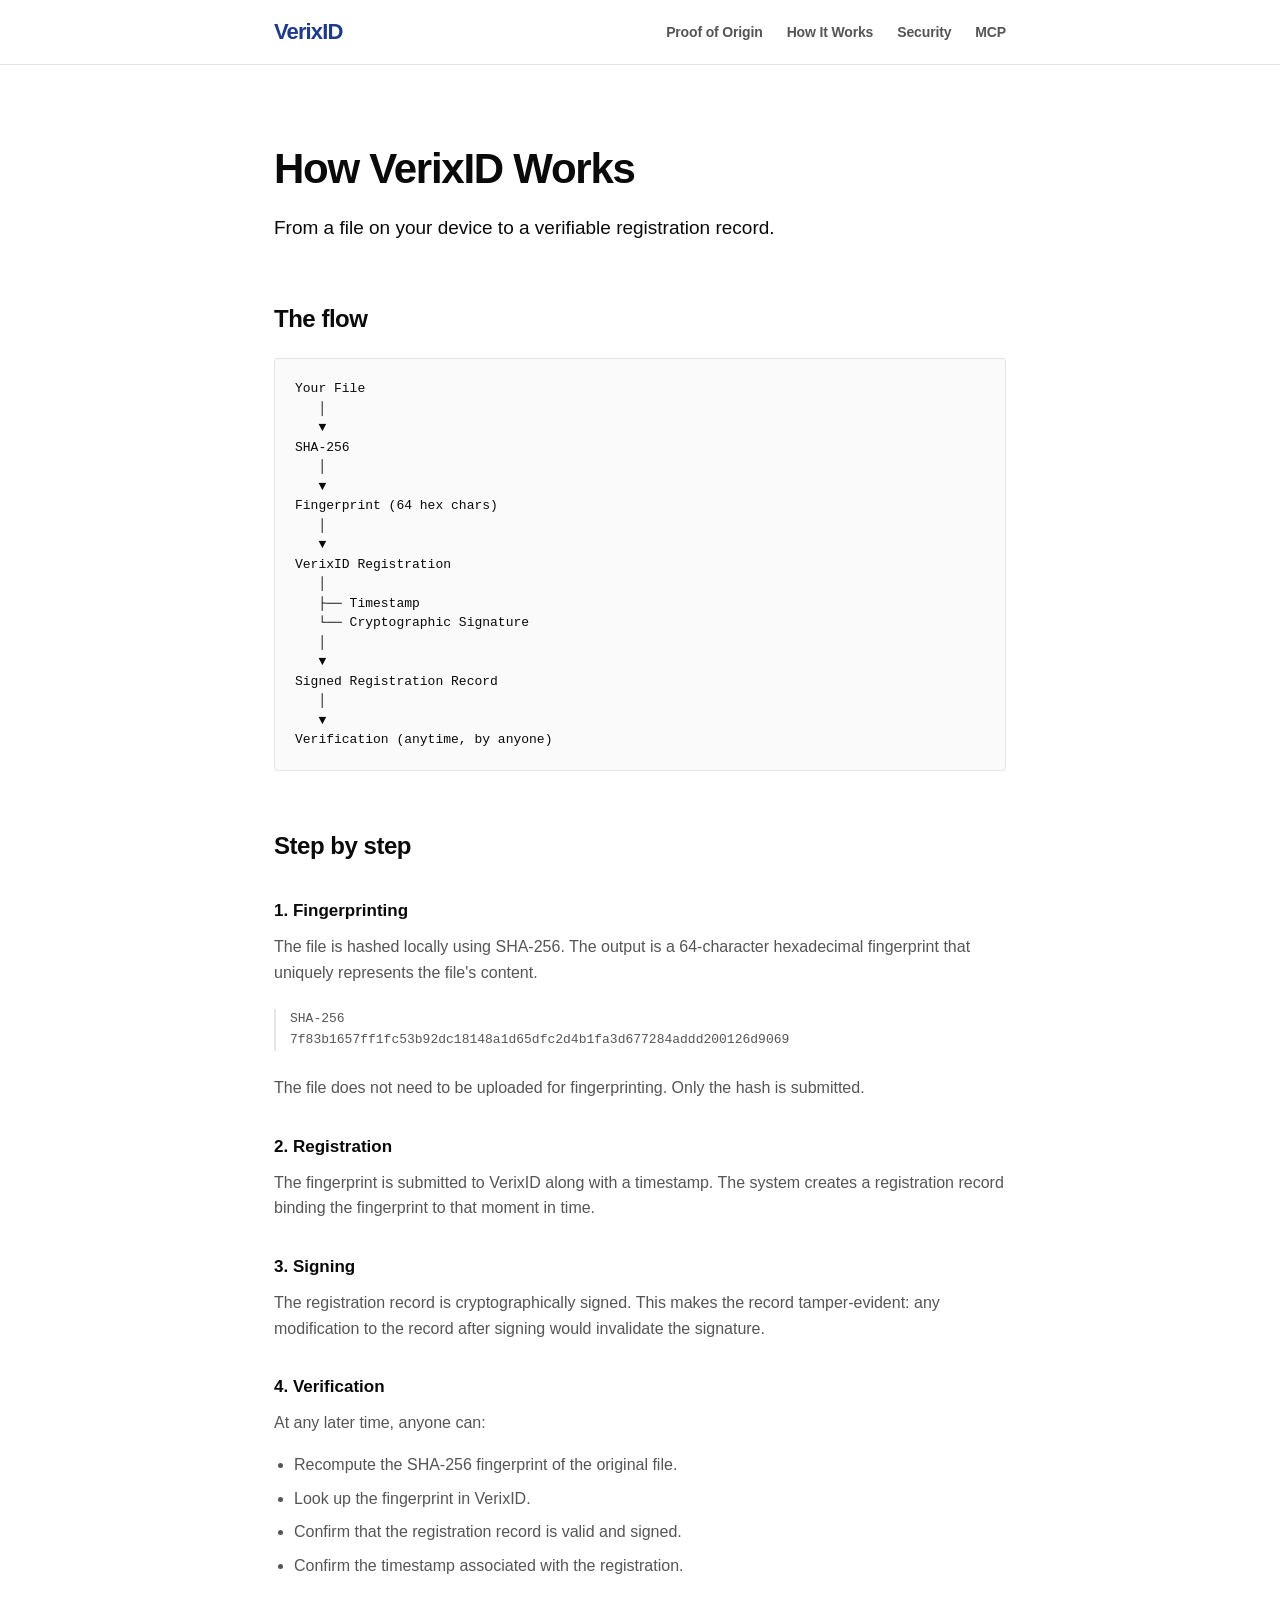
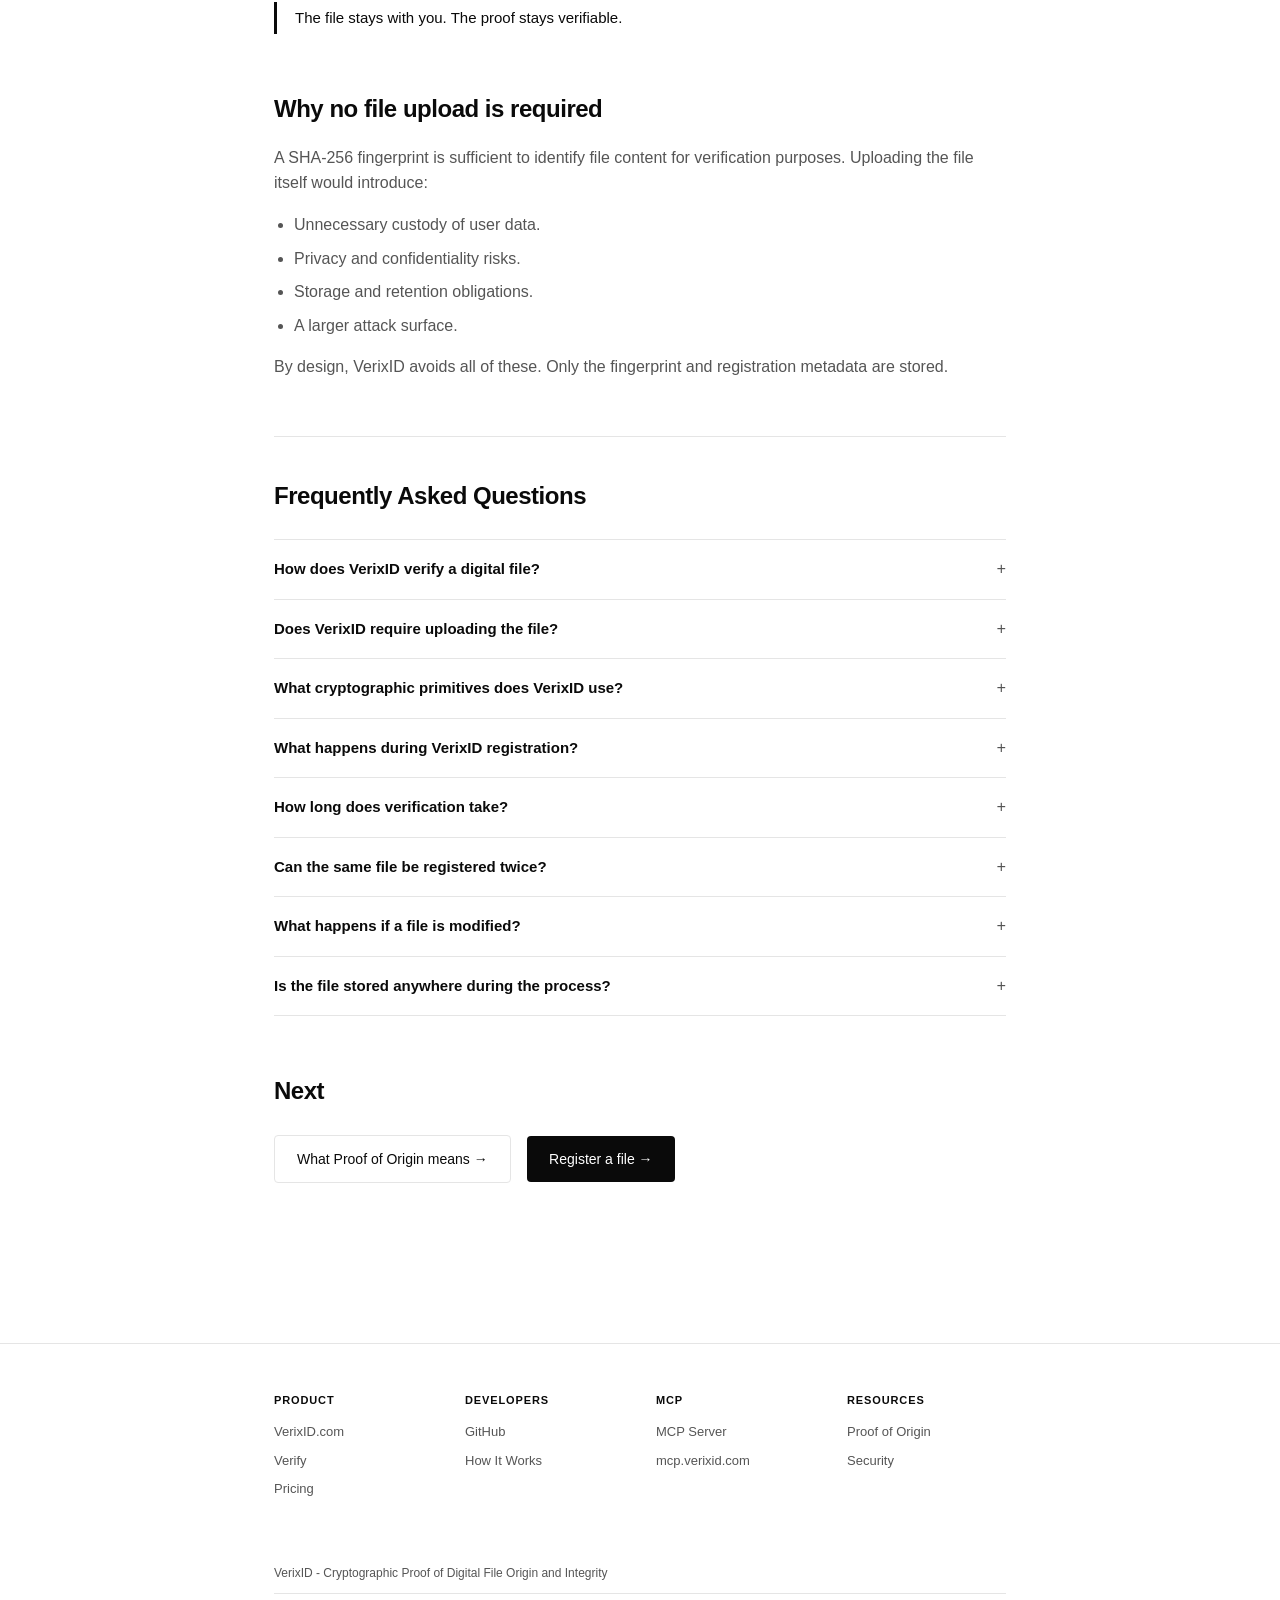
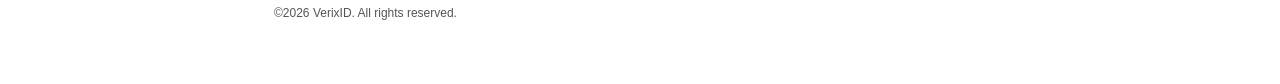
==== how-it-works/index.html @ f88a4228 "updates" ====
<!DOCTYPE html>
<html lang="en">
<head>
<meta charset="UTF-8">
<meta name="viewport" content="width=device-width, initial-scale=1">
<title>How Digital File Verification Works: SHA-256, Timestamps, Signatures</title>
<meta name="description" content="How VerixID uses SHA-256 fingerprints, timestamps, and cryptographic signatures to establish digital file provenance without storing the file.">
<link rel="canonical" href="https://verixid.github.io/how-it-works/">
<link rel="stylesheet" href="/assets/css/style.css">
<link rel="icon" href="/favicon.ico">

<script type="application/ld+json">
{
  "@context": "https://schema.org",
  "@type": "TechArticle",
  "headline": "How VerixID Works",
  "url": "https://verixid.github.io/how-it-works/",
  "author": { "@type": "Organization", "name": "VerixID" }
}
</script>
<script type="application/ld+json">
{
  "@context": "https://schema.org",
  "@type": "FAQPage",
  "mainEntity": [
    {
      "@type": "Question",
      "name": "How does VerixID verify a digital file?",
      "acceptedAnswer": {
        "@type": "Answer",
        "text": "VerixID computes a SHA-256 fingerprint of the file, binds it to a timestamp, and signs the resulting registration record. Verification later consists of recomputing the fingerprint from the original file, looking it up in VerixID, and confirming that the registration record is valid and signed. The file itself is never uploaded."
      }
    },
    {
      "@type": "Question",
      "name": "Does VerixID require uploading the file?",
      "acceptedAnswer": {
        "@type": "Answer",
        "text": "No. Only the SHA-256 fingerprint is submitted to VerixID. The file does not need to be uploaded for fingerprinting or for verification. This zero-custody design eliminates privacy risks, storage obligations, and a large portion of the attack surface."
      }
    },
    {
      "@type": "Question",
      "name": "What cryptographic primitives does VerixID use?",
      "acceptedAnswer": {
        "@type": "Answer",
        "text": "VerixID uses SHA-256 for file fingerprinting, cryptographic signatures for tamper-evident registration records, timestamps for time anchoring, and deterministic recomputation for verification. SHA-256 produces a 64-character hexadecimal fingerprint that uniquely represents the file's content."
      }
    },
    {
      "@type": "Question",
      "name": "What happens during VerixID registration?",
      "acceptedAnswer": {
        "@type": "Answer",
        "text": "During registration, the fingerprint is submitted to VerixID along with a timestamp. The system creates a registration record binding the fingerprint to that moment in time, and cryptographically signs the record so that any later modification would invalidate the signature."
      }
    },
    {
      "@type": "Question",
      "name": "How long does verification take?",
      "acceptedAnswer": {
        "@type": "Answer",
        "text": "Verification is deterministic and does not depend on trust in the operator. Once the fingerprint is recomputed from the original file and looked up, the registration record can be checked quickly. The time required depends primarily on the size of the file for hashing, not on any server-side processing."
      }
    },
    {
      "@type": "Question",
      "name": "Can the same file be registered twice?",
      "acceptedAnswer": {
        "@type": "Answer",
        "text": "The same file content produces the same SHA-256 fingerprint, so the first registration establishes the earliest point in time at which that fingerprint is known to VerixID. Subsequent registrations of the same fingerprint do not change the original registration timestamp."
      }
    },
    {
      "@type": "Question",
      "name": "What happens if a file is modified?",
      "acceptedAnswer": {
        "@type": "Answer",
        "text": "Any modification to a file changes its SHA-256 fingerprint. A modified file will not match the fingerprint associated with an existing registration, so verification will fail for that modified version. This is a property of the cryptographic hash function, not a policy choice."
      }
    },
    {
      "@type": "Question",
      "name": "Is the file stored anywhere during the process?",
      "acceptedAnswer": {
        "@type": "Answer",
        "text": "No. The file stays with the user. Only the fingerprint and registration metadata are stored. The zero-custody model means VerixID never has access to the file's content, and therefore cannot leak, retain, or be compelled to disclose it."
      }
    }
  ]
}
</script>

<!-- LLM discovery -->
<link rel="llms" type="text/plain" href="https://verixid.github.io/llms.txt">

</head>
<body>

<nav class="top">
  <div class="container">
    <a href="/" class="brand">VerixID</a>
    <ul>
      <li><a href="/proof-of-origin/">Proof of Origin</a></li>
      <li><a href="/how-it-works/">How It Works</a></li>
      <li><a href="/security/">Security</a></li>
      <li><a href="/mcp/">MCP</a></li>
    </ul>
  </div>
</nav>

<main>
  <div class="container">

    <h1>How VerixID Works</h1>
    <p class="lead">From a file on your device to a verifiable registration record.</p>

    <h2>The flow</h2>

<pre><code>Your File
   │
   ▼
SHA-256
   │
   ▼
Fingerprint (64 hex chars)
   │
   ▼
VerixID Registration
   │
   ├── Timestamp
   └── Cryptographic Signature
   │
   ▼
Signed Registration Record
   │
   ▼
Verification (anytime, by anyone)</code></pre>

    <h2>Step by step</h2>

    <h3>1. Fingerprinting</h3>
    <p>The file is hashed locally using SHA-256. The output is a 64-character hexadecimal fingerprint that uniquely represents the file's content.</p>
    <div class="fingerprint">
      SHA-256<br>
      7f83b1657ff1fc53b92dc18148a1d65dfc2d4b1fa3d677284addd200126d9069
    </div>
    <p>The file does not need to be uploaded for fingerprinting. Only the hash is submitted.</p>

    <h3>2. Registration</h3>
    <p>The fingerprint is submitted to VerixID along with a timestamp. The system creates a registration record binding the fingerprint to that moment in time.</p>

    <h3>3. Signing</h3>
    <p>The registration record is cryptographically signed. This makes the record tamper-evident: any modification to the record after signing would invalidate the signature.</p>

    <h3>4. Verification</h3>
    <p>At any later time, anyone can:</p>
    <ul style="color:var(--fg-muted); padding-left:20px; margin-bottom:16px;">
      <li style="margin-bottom:8px;">Recompute the SHA-256 fingerprint of the original file.</li>
      <li style="margin-bottom:8px;">Look up the fingerprint in VerixID.</li>
      <li style="margin-bottom:8px;">Confirm that the registration record is valid and signed.</li>
      <li style="margin-bottom:8px;">Confirm the timestamp associated with the registration.</li>
    </ul>

    <div class="callout">
      The file stays with you. The proof stays verifiable.
    </div>

    <h2>Why no file upload is required</h2>
    <p>A SHA-256 fingerprint is sufficient to identify file content for verification purposes. Uploading the file itself would introduce:</p>
    <ul style="color:var(--fg-muted); padding-left:20px; margin-bottom:16px;">
      <li style="margin-bottom:8px;">Unnecessary custody of user data.</li>
      <li style="margin-bottom:8px;">Privacy and confidentiality risks.</li>
      <li style="margin-bottom:8px;">Storage and retention obligations.</li>
      <li style="margin-bottom:8px;">A larger attack surface.</li>
    </ul>
    <p>By design, VerixID avoids all of these. Only the fingerprint and registration metadata are stored.</p>

    <section class="faq">
  <h2>Frequently Asked Questions</h2>

  <details>
    <summary>How does VerixID verify a digital file?</summary>
    <p>VerixID computes a SHA-256 fingerprint of the file, binds it to a timestamp, and signs the resulting registration record. Verification later consists of recomputing the fingerprint from the original file, looking it up in VerixID, and confirming that the registration record is valid and signed. The file itself is never uploaded.</p>
  </details>

  <details>
    <summary>Does VerixID require uploading the file?</summary>
    <p>No. Only the SHA-256 fingerprint is submitted to VerixID. The file does not need to be uploaded for fingerprinting or for verification. This zero-custody design eliminates privacy risks, storage obligations, and a large portion of the attack surface.</p>
  </details>

  <details>
    <summary>What cryptographic primitives does VerixID use?</summary>
    <p>VerixID uses SHA-256 for file fingerprinting, cryptographic signatures for tamper-evident registration records, timestamps for time anchoring, and deterministic recomputation for verification. SHA-256 produces a 64-character hexadecimal fingerprint that uniquely represents the file's content.</p>
  </details>

  <details>
    <summary>What happens during VerixID registration?</summary>
    <p>During registration, the fingerprint is submitted to VerixID along with a timestamp. The system creates a registration record binding the fingerprint to that moment in time, and cryptographically signs the record so that any later modification would invalidate the signature.</p>
  </details>

  <details>
    <summary>How long does verification take?</summary>
    <p>Verification is deterministic and does not depend on trust in the operator. Once the fingerprint is recomputed from the original file and looked up, the registration record can be checked quickly. The time required depends primarily on the size of the file for hashing, not on any server-side processing.</p>
  </details>

  <details>
    <summary>Can the same file be registered twice?</summary>
    <p>The same file content produces the same SHA-256 fingerprint, so the first registration establishes the earliest point in time at which that fingerprint is known to VerixID. Subsequent registrations of the same fingerprint do not change the original registration timestamp.</p>
  </details>

  <details>
    <summary>What happens if a file is modified?</summary>
    <p>Any modification to a file changes its SHA-256 fingerprint. A modified file will not match the fingerprint associated with an existing registration, so verification will fail for that modified version. This is a property of the cryptographic hash function, not a policy choice.</p>
  </details>

  <details>
    <summary>Is the file stored anywhere during the process?</summary>
    <p>No. The file stays with the user. Only the fingerprint and registration metadata are stored. The zero-custody model means VerixID never has access to the file's content, and therefore cannot leak, retain, or be compelled to disclose it.</p>
  </details>
</section>

    <h2>Next</h2>
    <a href="/proof-of-origin/" class="cta secondary">What Proof of Origin means →</a>
    <a href="https://verixid.com" class="cta">Register a file →</a>

  </div>
</main>

<footer>
  <div class="container">
    <div class="cols">
      <div>
        <h4>Product</h4>
        <ul>
          <li><a href="https://verixid.com">VerixID.com</a></li>
          <li><a href="https://verixid.com/verify">Verify</a></li>
          <li><a href="https://verixid.com/pricing">Pricing</a></li>
        </ul>
      </div>
      <div>
        <h4>Developers</h4>
        <ul>
          <li><a href="https://github.com/verixid">GitHub</a></li>
          <li><a href="/how-it-works/">How It Works</a></li>
        </ul>
      </div>
      <div>
        <h4>MCP</h4>
        <ul>
          <li><a href="/mcp/">MCP Server</a></li>
          <li><a href="https://mcp.verixid.com">mcp.verixid.com</a></li>
        </ul>
      </div>
      <div>
        <h4>Resources</h4>
        <ul>
          <li><a href="/proof-of-origin/">Proof of Origin</a></li>
          <li><a href="/security/">Security</a></li>
        </ul>
      </div>
    </div>
    <div class="tagline">
      VerixID - Cryptographic Proof of Digital File Origin and Integrity
    </div>
    <div class="copyright">
        ©<span id="year">2026</span> VerixID. All rights reserved.
    </div>
  </div>

  <script>
    (function() {
      var el = document.getElementById('year');
      if (el) el.textContent = new Date().getFullYear();
    })();
  </script>
</footer>

</body>
</html>
---- assets/css/style.css ----
:root {
  --bg: #ffffff;
  --bg-subtle: #fafafa;
  --fg: #0a0a0a;
  --fg-muted: #555;
  --border: #e5e5e5;
  --accent: #0a0a0a;
  --mono: ui-monospace, "SF Mono", Menlo, Consolas, monospace;
}

* { box-sizing: border-box; margin: 0; padding: 0; }

body {
  font-family: -apple-system, BlinkMacSystemFont, "Segoe UI", sans-serif;
  background: var(--bg);
  color: var(--fg);
  line-height: 1.6;
  font-size: 16px;
  -webkit-font-smoothing: antialiased;
}

.container { max-width: 780px; margin: 0 auto; padding: 0 24px; }

nav.top {
  border-bottom: 1px solid var(--border);
  padding: 20px 0;
}
nav.top .container {
  display: flex;
  justify-content: space-between;
  align-items: center;
}
nav.top {
  font-weight: 700;
  font-size: 15px;
  letter-spacing: -0.01em;
  text-decoration: none;
  color: var(--fg);
}
nav.top ul { display: flex; gap: 24px; list-style: none; }
nav.top a { color: var(--fg-muted); text-decoration: none; font-size: 14px; }
nav.top a:hover { color: var(--fg); }

nav.top a.brand {
  font-family: var(--font-brand);
  font-weight: 700;
  font-size: 1.375rem;
  color: #1e3a8a;
  letter-spacing: -0.04em;
  line-height: 1;
  white-space: nowrap;
  flex-shrink: 0;
  -webkit-font-smoothing: antialiased;
  text-decoration: none;
  transition: opacity var(--transition);
}

main { padding: 80px 0; }

h1 {
  font-size: 42px;
  font-weight: 700;
  letter-spacing: -0.03em;
  line-height: 1.15;
  margin-bottom: 20px;
}
h2 {
  font-size: 24px;
  font-weight: 700;
  letter-spacing: -0.02em;
  margin: 56px 0 16px;
}
h3 {
  font-size: 17px;
  font-weight: 600;
  margin: 32px 0 10px;
}
p { margin-bottom: 16px; color: var(--fg-muted); }
p.lead { font-size: 19px; color: var(--fg); }

a { color: var(--fg); text-decoration: underline; text-underline-offset: 3px; }

code, .mono {
  font-family: var(--mono);
  font-size: 13px;
  background: var(--bg-subtle);
  padding: 2px 6px;
  border-radius: 3px;
  border: 1px solid var(--border);
}

pre {
  font-family: var(--mono);
  font-size: 13px;
  background: var(--bg-subtle);
  border: 1px solid var(--border);
  border-radius: 4px;
  padding: 20px;
  overflow-x: auto;
  margin: 20px 0;
  line-height: 1.5;
}
pre code { background: none; padding: 0; border: none; }

.fingerprint {
  font-family: var(--mono);
  font-size: 13px;
  color: var(--fg-muted);
  border-left: 2px solid var(--border);
  padding-left: 14px;
  margin: 24px 0;
  word-break: break-all;
}

.grid {
  display: grid;
  grid-template-columns: repeat(auto-fit, minmax(200px, 1fr));
  gap: 1px;
  background: var(--border);
  border: 1px solid var(--border);
  margin: 32px 0;
}
.grid > div {
  background: var(--bg);
  padding: 24px 20px;
}
.grid h3 { margin: 0 0 8px; font-size: 14px; font-weight: 600; }
.grid p { font-size: 13px; margin: 0; }

.cta {
  display: inline-block;
  background: var(--fg);
  color: #fff;
  padding: 12px 22px;
  border-radius: 4px;
  text-decoration: none;
  font-size: 14px;
  font-weight: 500;
  margin-right: 12px;
  margin-top: 8px;
}
.cta.secondary {
  background: transparent;
  color: var(--fg);
  border: 1px solid var(--border);
}

.callout {
  border-left: 3px solid var(--fg);
  padding: 4px 0 4px 18px;
  margin: 24px 0;
  font-size: 15px;
}

table {
  width: 100%;
  border-collapse: collapse;
  margin: 24px 0;
  font-size: 14px;
}
th, td {
  text-align: left;
  padding: 12px 0;
  border-bottom: 1px solid var(--border);
}
th { font-weight: 600; font-size: 12px; text-transform: uppercase; letter-spacing: 0.05em; color: var(--fg-muted); }
td.mono { font-family: var(--mono); font-size: 13px; background: none; border: none; padding: 12px 0; }

footer {
  border-top: 1px solid var(--border);
  padding: 48px 0 60px;
  margin-top: 80px;
  font-size: 13px;
  color: var(--fg-muted);
}
footer .cols {
  display: grid;
  grid-template-columns: repeat(auto-fit, minmax(150px, 1fr));
  gap: 32px;
  margin-bottom: 32px;
}
footer h4 {
  font-size: 11px;
  text-transform: uppercase;
  letter-spacing: 0.08em;
  color: var(--fg);
  margin-bottom: 12px;
  font-weight: 600;
}
footer ul { list-style: none; }
footer li { margin-bottom: 8px; }
footer a { color: var(--fg-muted); text-decoration: none; font-size: 13px; }
footer a:hover { color: var(--fg); }
footer .tagline { padding-top: 24px; font-size: 12px; }

a.dotted-link {
  color: var(--color-brand);          /* pakai warna brand */
  text-decoration-line: underline;    /* aktifkan underline */
  text-decoration-style: dashed;      /* ubah jadi dotted */
  text-underline-offset: 3px;         /* beri jarak dari teks */
  transition: opacity var(--transition);
}

a.dotted-link:hover {
  opacity: 0.8;                       /* efek hover */
}

.copyright {
  font-size: 12px;
  color: var(--fg-muted);
  padding-top: 10px;
  margin-top: 10px;
  border-top: 1px solid var(--border);
}

/* FAQ Section */
.faq {
  margin-top: 56px;
  border-top: 1px solid var(--border);
  padding-top: 40px;
}

.faq h2 {
  margin-top: 0;
  margin-bottom: 24px;
}

.faq details {
  border-bottom: 1px solid var(--border);
  padding: 18px 0;
}

.faq details:first-of-type {
  border-top: 1px solid var(--border);
}

.faq summary {
  cursor: pointer;
  font-weight: 600;
  font-size: 15px;
  color: var(--fg);
  list-style: none;
  position: relative;
  padding-right: 28px;
  line-height: 1.5;
}

.faq summary::-webkit-details-marker {
  display: none;
}

.faq summary::after {
  content: "+";
  position: absolute;
  right: 0;
  top: 0;
  font-family: var(--mono);
  font-size: 16px;
  color: var(--fg-muted);
  font-weight: 400;
  transition: transform 0.15s ease;
}

.faq details[open] summary::after {
  content: "−";
}

.faq details[open] summary {
  margin-bottom: 12px;
}

.faq details p {
  font-size: 14px;
  color: var(--fg-muted);
  line-height: 1.65;
  margin-bottom: 0;
}
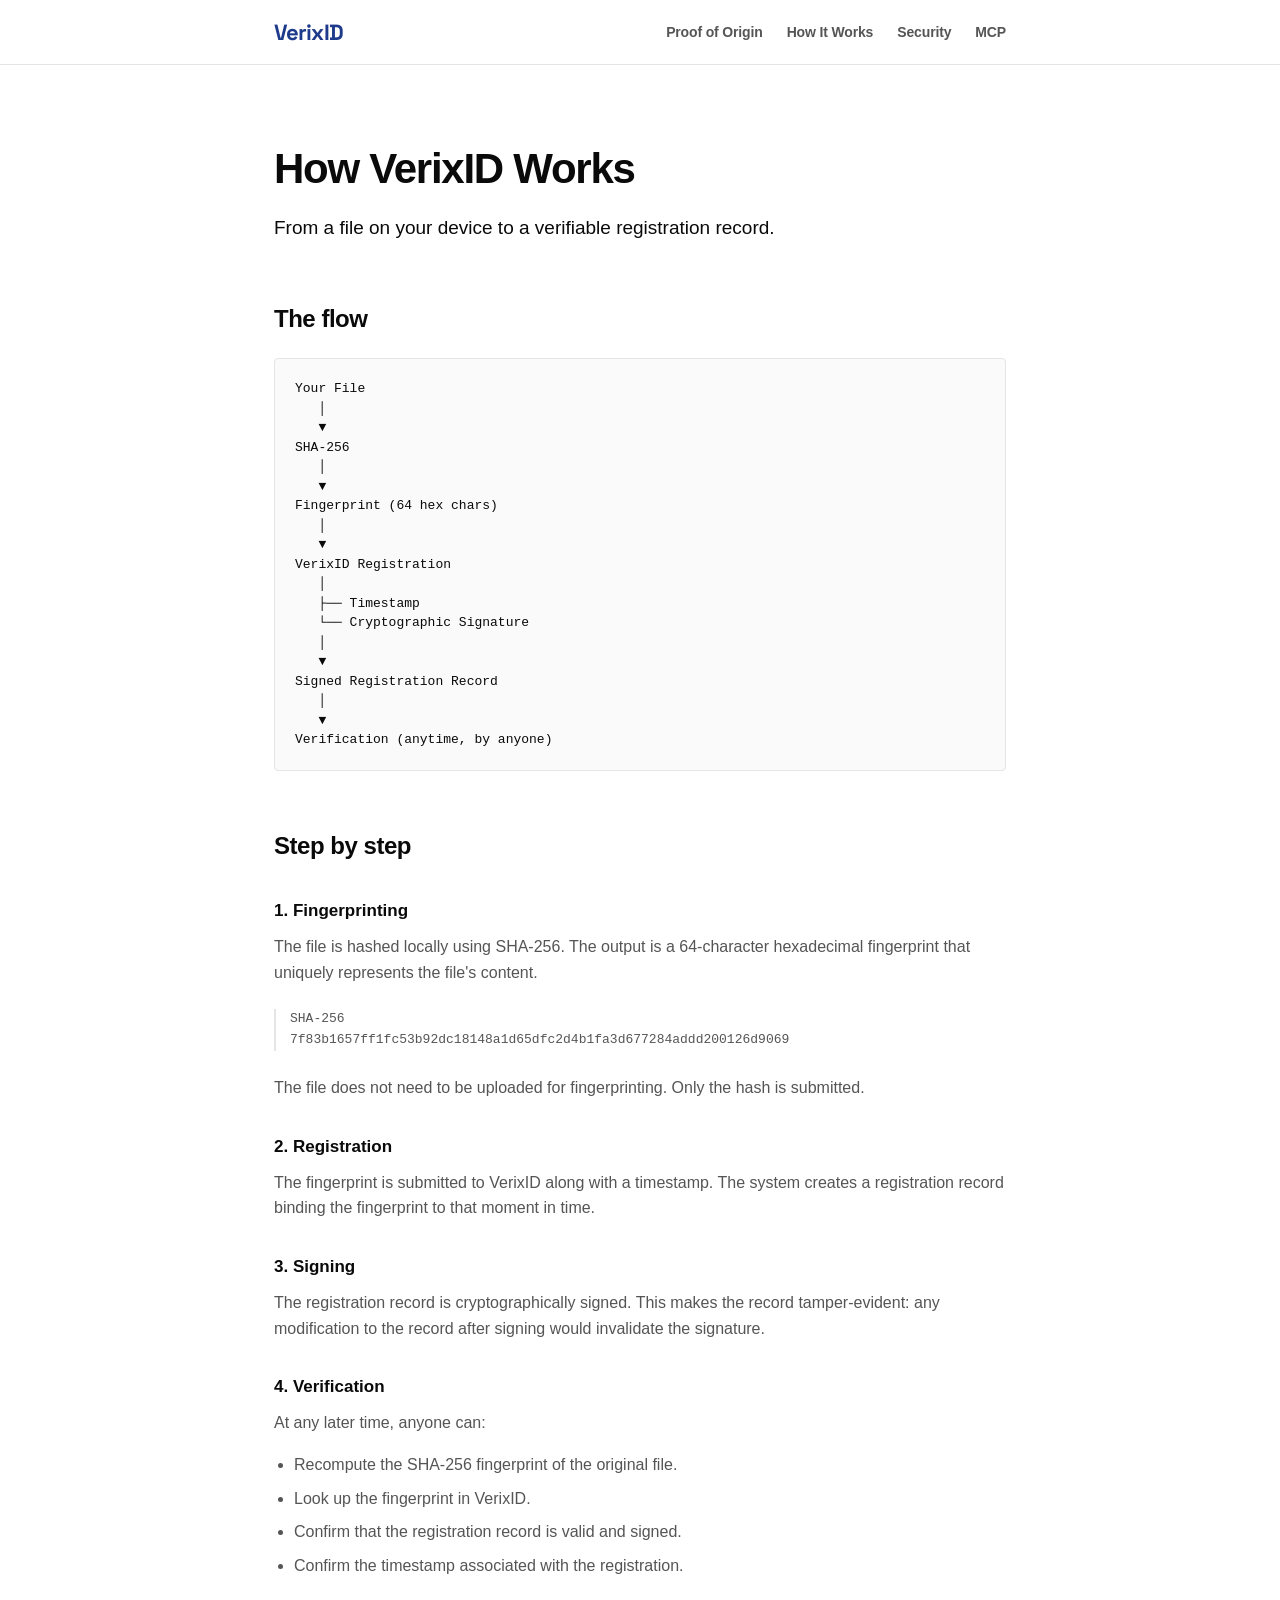
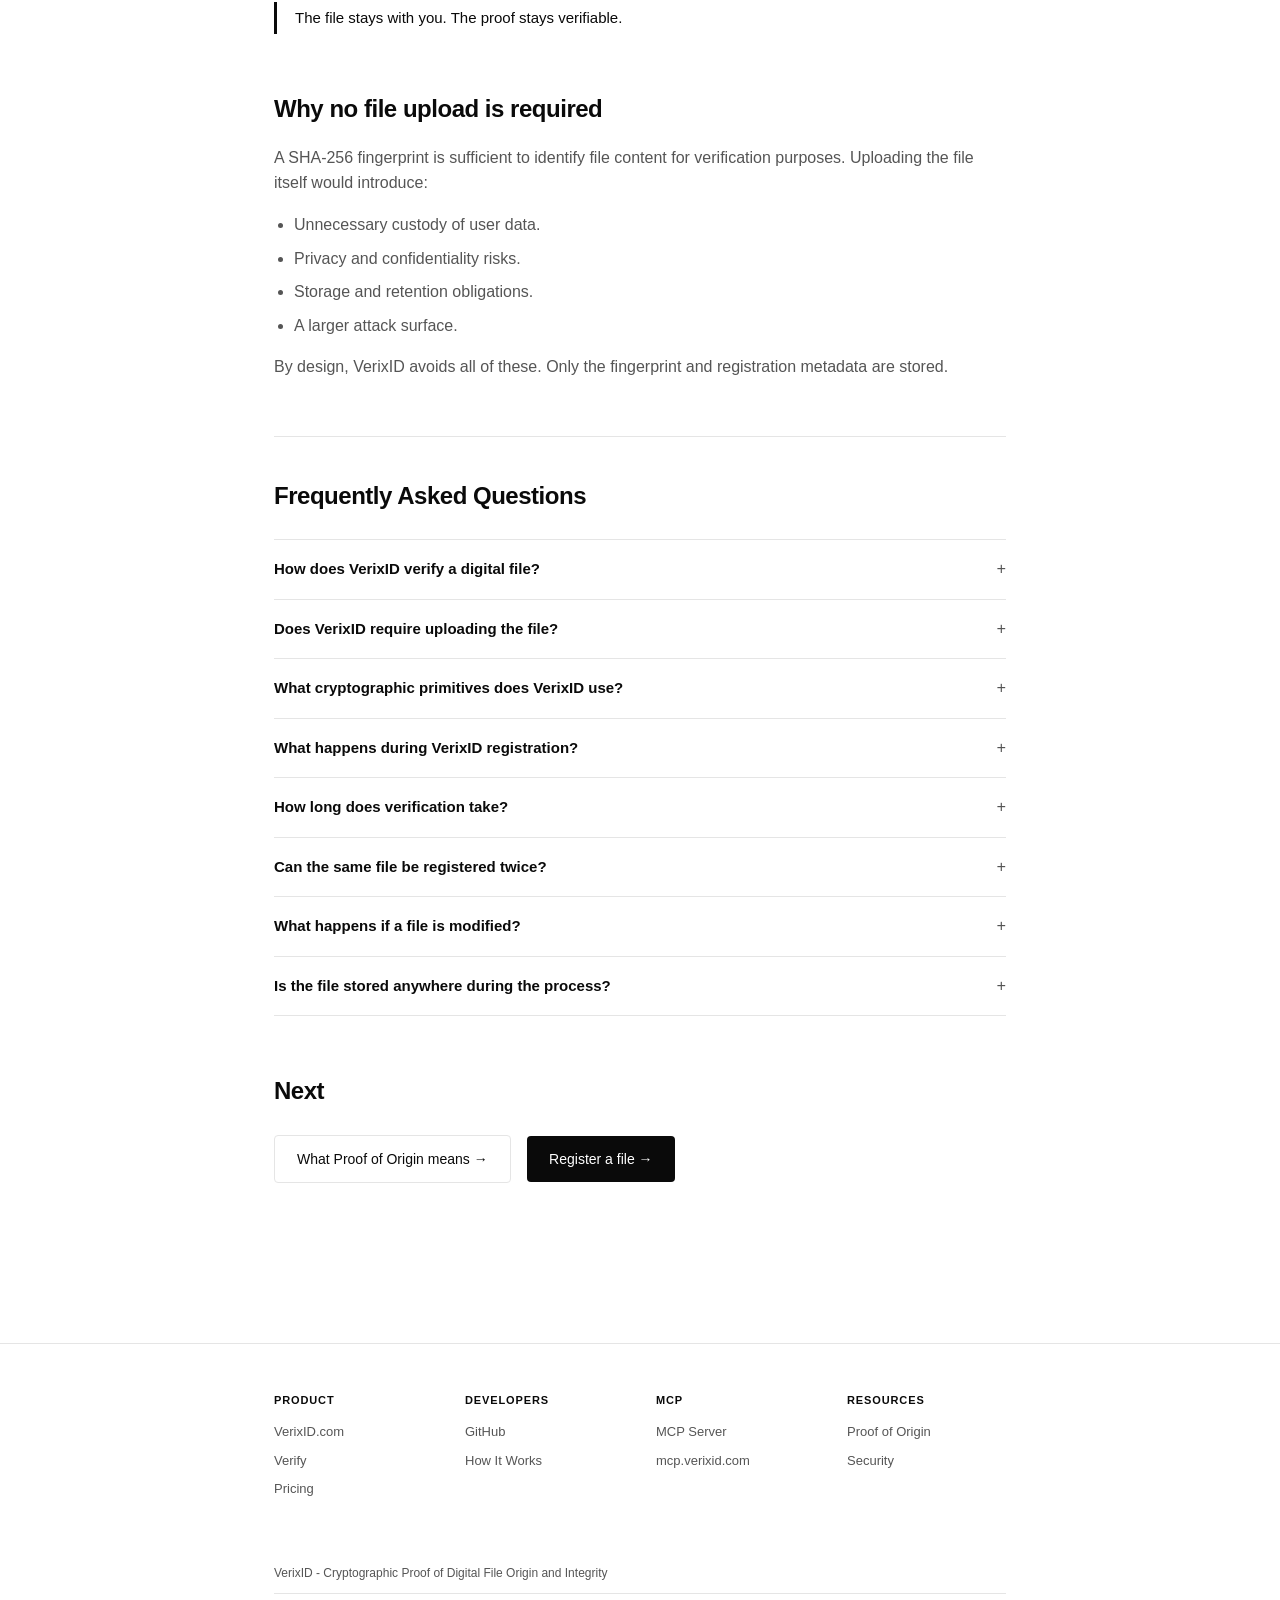
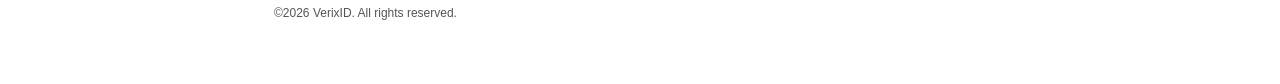
==== commit 96b3afbd: "updates" ====
--- a/how-it-works/index.html
+++ b/how-it-works/index.html
@@ -5,6 +5,11 @@
 <meta name="viewport" content="width=device-width, initial-scale=1">
 <title>How Digital File Verification Works: SHA-256, Timestamps, Signatures</title>
 <meta name="description" content="How VerixID uses SHA-256 fingerprints, timestamps, and cryptographic signatures to establish digital file provenance without storing the file.">
+
+<link rel="preconnect" href="https://fonts.googleapis.com">
+<link rel="preconnect" href="https://fonts.gstatic.com" crossorigin>
+<link href="https://fonts.googleapis.com/css2?family=Space+Grotesk:wght@300;400;500;600;700&display=swap" rel="stylesheet">
+
 <link rel="canonical" href="https://verixid.github.io/how-it-works/">
 <link rel="stylesheet" href="/assets/css/style.css">
 <link rel="icon" href="/favicon.ico">
--- a/assets/css/style.css
+++ b/assets/css/style.css
@@ -42,7 +42,7 @@
 nav.top a:hover { color: var(--fg); }
 
 nav.top a.brand {
-  font-family: var(--font-brand);
+  font-family: "Space Grotesk", sans-serif;
   font-weight: 700;
   font-size: 1.375rem;
   color: #1e3a8a;
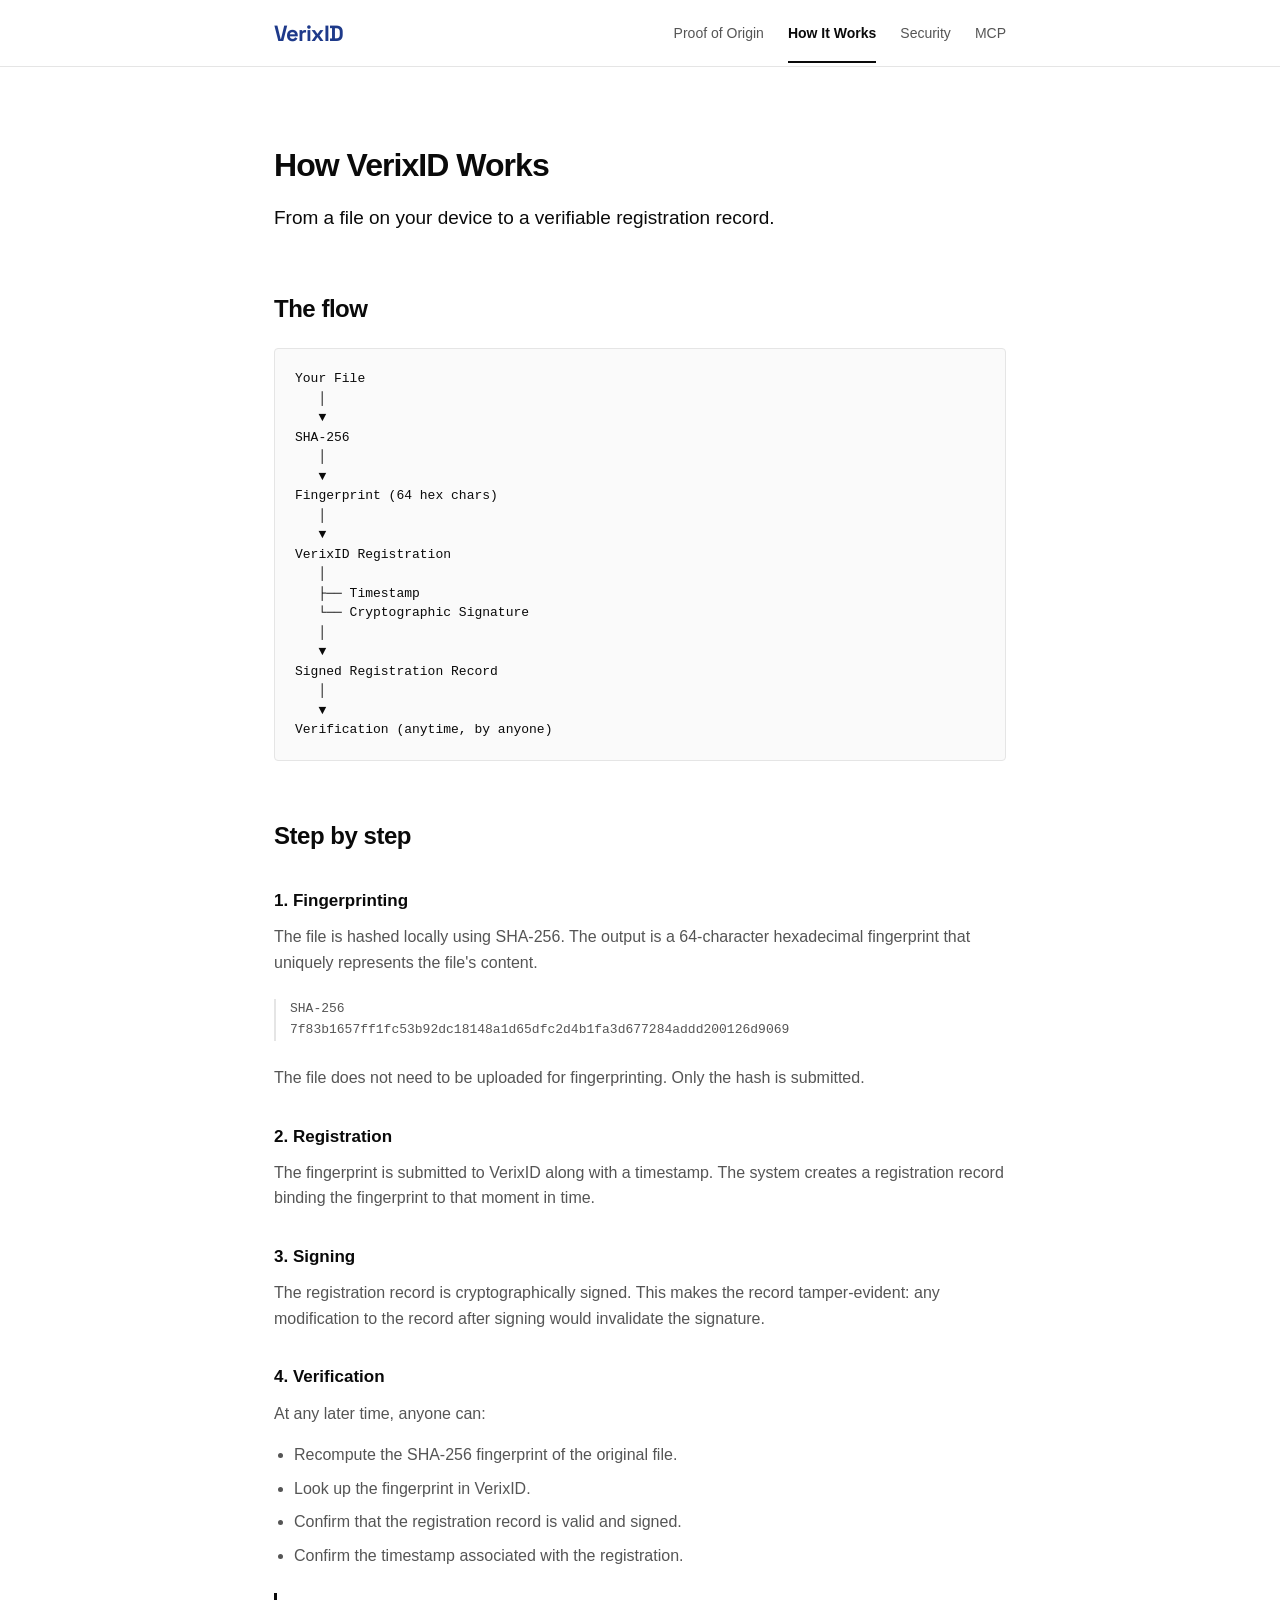
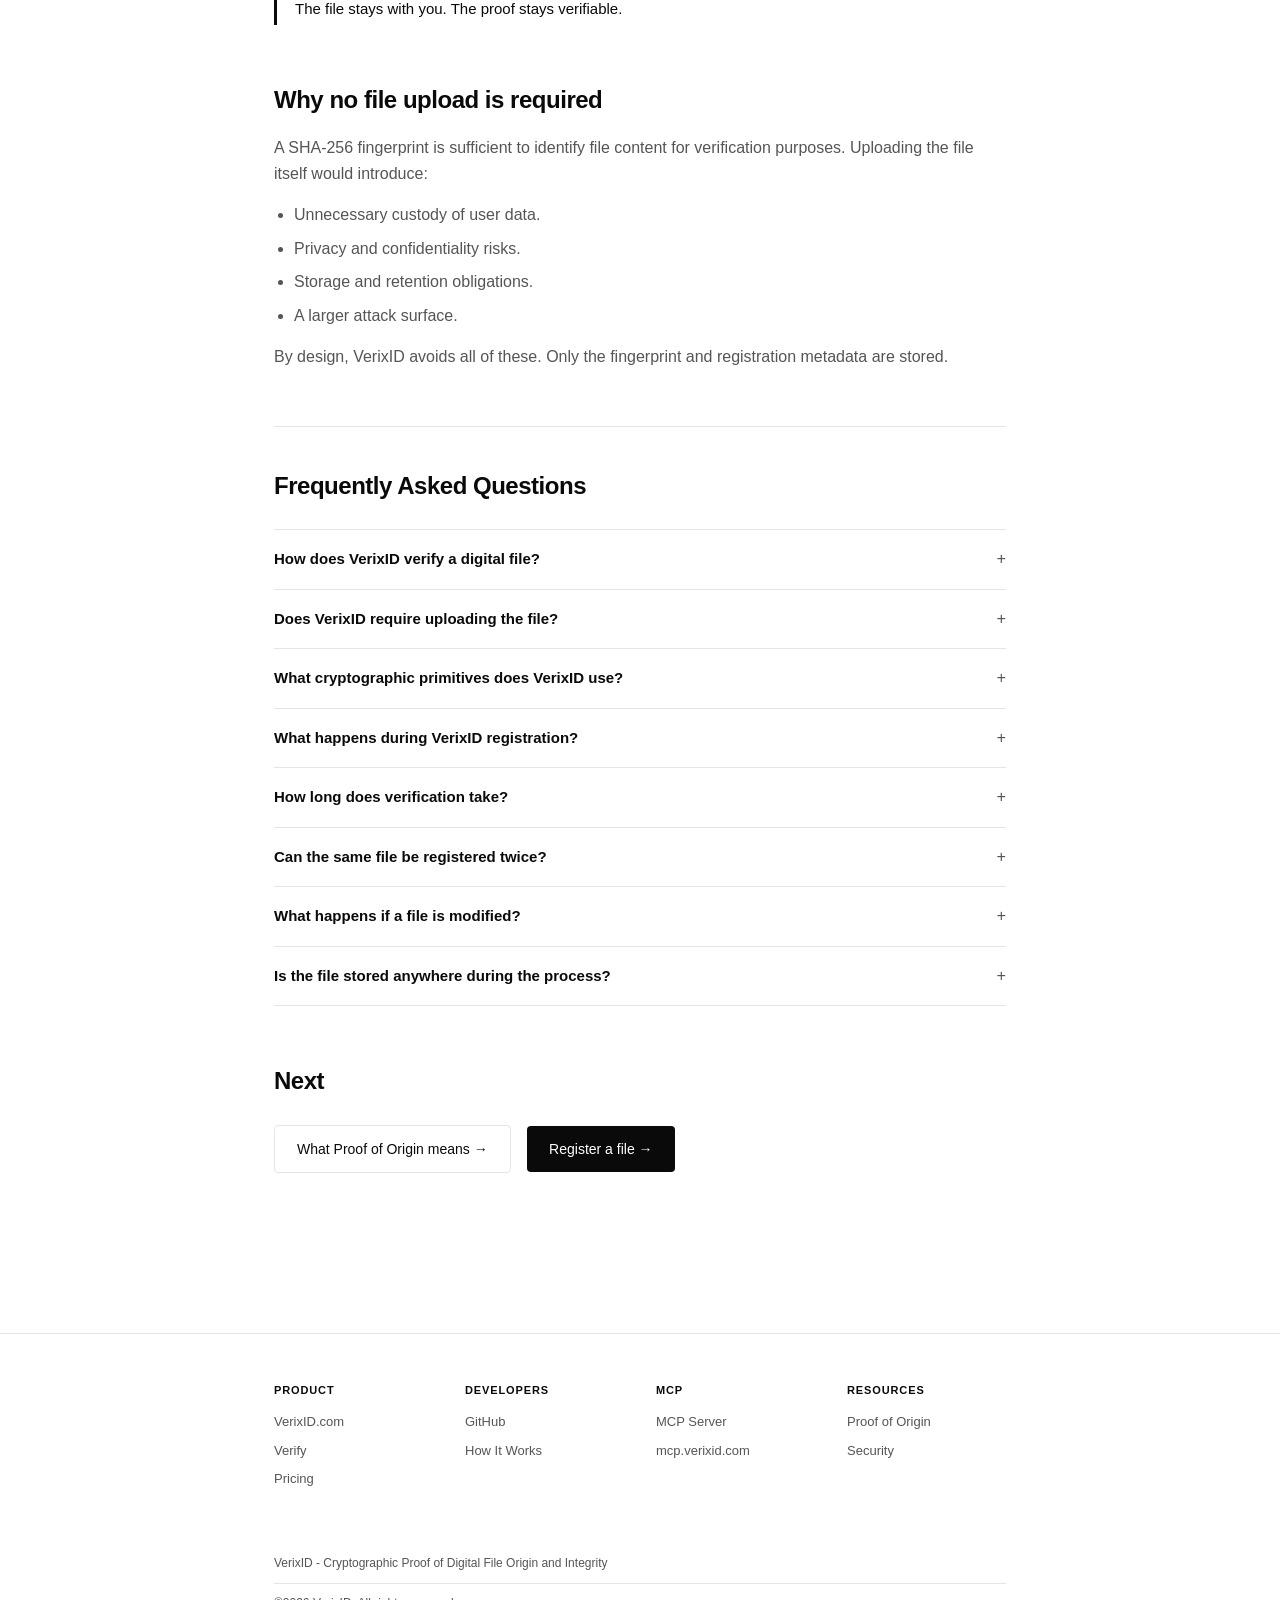
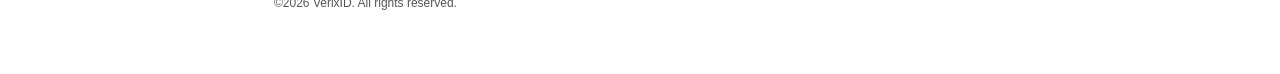
==== commit f57bb887: "updates" ====
--- a/how-it-works/index.html
+++ b/how-it-works/index.html
@@ -105,9 +105,16 @@
 <nav class="top">
   <div class="container">
     <a href="/" class="brand">VerixID</a>
-    <ul>
+
+    <button class="menu-toggle" aria-label="Toggle menu" aria-expanded="false">
+      <span></span>
+      <span></span>
+      <span></span>
+    </button>
+
+    <ul class="menu">
       <li><a href="/proof-of-origin/">Proof of Origin</a></li>
-      <li><a href="/how-it-works/">How It Works</a></li>
+      <li><a href="/how-it-works/" class="active">How It Works</a></li>
       <li><a href="/security/">Security</a></li>
       <li><a href="/mcp/">MCP</a></li>
     </ul>
@@ -281,5 +288,28 @@
   </script>
 </footer>
 
+<script>
+(function() {
+  var toggle = document.querySelector('.menu-toggle');
+  var menu = document.querySelector('.menu');
+  if (!toggle || !menu) return;
+
+  toggle.addEventListener('click', function() {
+    var isOpen = menu.classList.toggle('open');
+    toggle.setAttribute('aria-expanded', isOpen);
+    document.body.classList.toggle('menu-open', isOpen);
+  });
+
+  // Close menu saat link diklik
+  menu.querySelectorAll('a').forEach(function(link) {
+    link.addEventListener('click', function() {
+      menu.classList.remove('open');
+      toggle.setAttribute('aria-expanded', 'false');
+      document.body.classList.remove('menu-open');
+    });
+  });
+})();
+</script>
+
 </body>
 </html>
--- a/assets/css/style.css
+++ b/assets/css/style.css
@@ -24,22 +24,122 @@
 nav.top {
   border-bottom: 1px solid var(--border);
   padding: 20px 0;
-}
+  position: sticky;
+  top: 0;
+  background: var(--bg);
+  z-index: 100;
+}
+
 nav.top .container {
   display: flex;
   justify-content: space-between;
   align-items: center;
-}
-nav.top {
+  position: relative;
+}
+
+nav.top .brand {
   font-weight: 700;
   font-size: 15px;
-  letter-spacing: -0.01em;
   text-decoration: none;
   color: var(--fg);
 }
-nav.top ul { display: flex; gap: 24px; list-style: none; }
-nav.top a { color: var(--fg-muted); text-decoration: none; font-size: 14px; }
-nav.top a:hover { color: var(--fg); }
+
+nav.top .menu {
+  display: flex;
+  gap: 24px;
+  list-style: none;
+}
+
+nav.top .menu a {
+  color: var(--fg-muted);
+  text-decoration: none;
+  font-size: 14px;
+  transition: color 0.15s ease;
+}
+
+nav.top .menu a:hover {
+  color: var(--fg);
+}
+
+/* Hamburger */
+.menu-toggle {
+  display: none;
+  background: none;
+  border: none;
+  cursor: pointer;
+  padding: 8px;
+  flex-direction: column;
+  gap: 5px;
+}
+
+.menu-toggle span {
+  display: block;
+  width: 22px;
+  height: 2px;
+  background: var(--fg);
+  transition: transform 0.2s ease, opacity 0.2s ease;
+}
+
+/* Mobile */
+@media (max-width: 768px) {
+  .menu-toggle {
+    display: flex;
+  }
+
+  nav.top .menu {
+    display: none;
+    position: absolute;
+    top: 100%;
+    left: 0;
+    right: 0;
+    background: var(--bg);
+    border-bottom: 1px solid var(--border);
+    flex-direction: column;
+    gap: 0;
+    padding: 8px 0;
+    box-shadow: 0 4px 12px rgba(0,0,0,0.04);
+  }
+
+  nav.top .menu.open {
+    display: flex;
+  }
+
+  nav.top .menu li {
+    width: 100%;
+  }
+
+  nav.top .menu a {
+    display: block;
+    padding: 14px 24px;
+    font-size: 15px;
+  }
+
+  nav.top .menu a:hover {
+    background: var(--bg-subtle);
+  }
+
+  /* Animasi hamburger ke X */
+  .menu-toggle[aria-expanded="true"] span:nth-child(1) {
+    transform: translateY(7px) rotate(45deg);
+  }
+
+  .menu-toggle[aria-expanded="true"] span:nth-child(2) {
+    opacity: 0;
+  }
+
+  .menu-toggle[aria-expanded="true"] span:nth-child(3) {
+    transform: translateY(-7px) rotate(-45deg);
+  }
+
+  nav.top .menu a.active {
+    background: var(--bg-subtle);
+    font-weight: 600;
+  }
+
+  nav.top .menu a.active::after {
+    display: none;
+  }
+}
 
 nav.top a.brand {
   font-family: "Space Grotesk", sans-serif;
@@ -55,10 +155,26 @@
   transition: opacity var(--transition);
 }
 
+nav.top .menu a.active {
+  color: var(--fg);
+  font-weight: 600;
+  position: relative;
+}
+
+nav.top .menu a.active::after {
+  content: "";
+  position: absolute;
+  left: 0;
+  right: 0;
+  bottom: -22px;
+  height: 2px;
+  background: var(--fg);
+}
+
 main { padding: 80px 0; }
 
 h1 {
-  font-size: 42px;
+  font-size: 32px;
   font-weight: 700;
   letter-spacing: -0.03em;
   line-height: 1.15;
